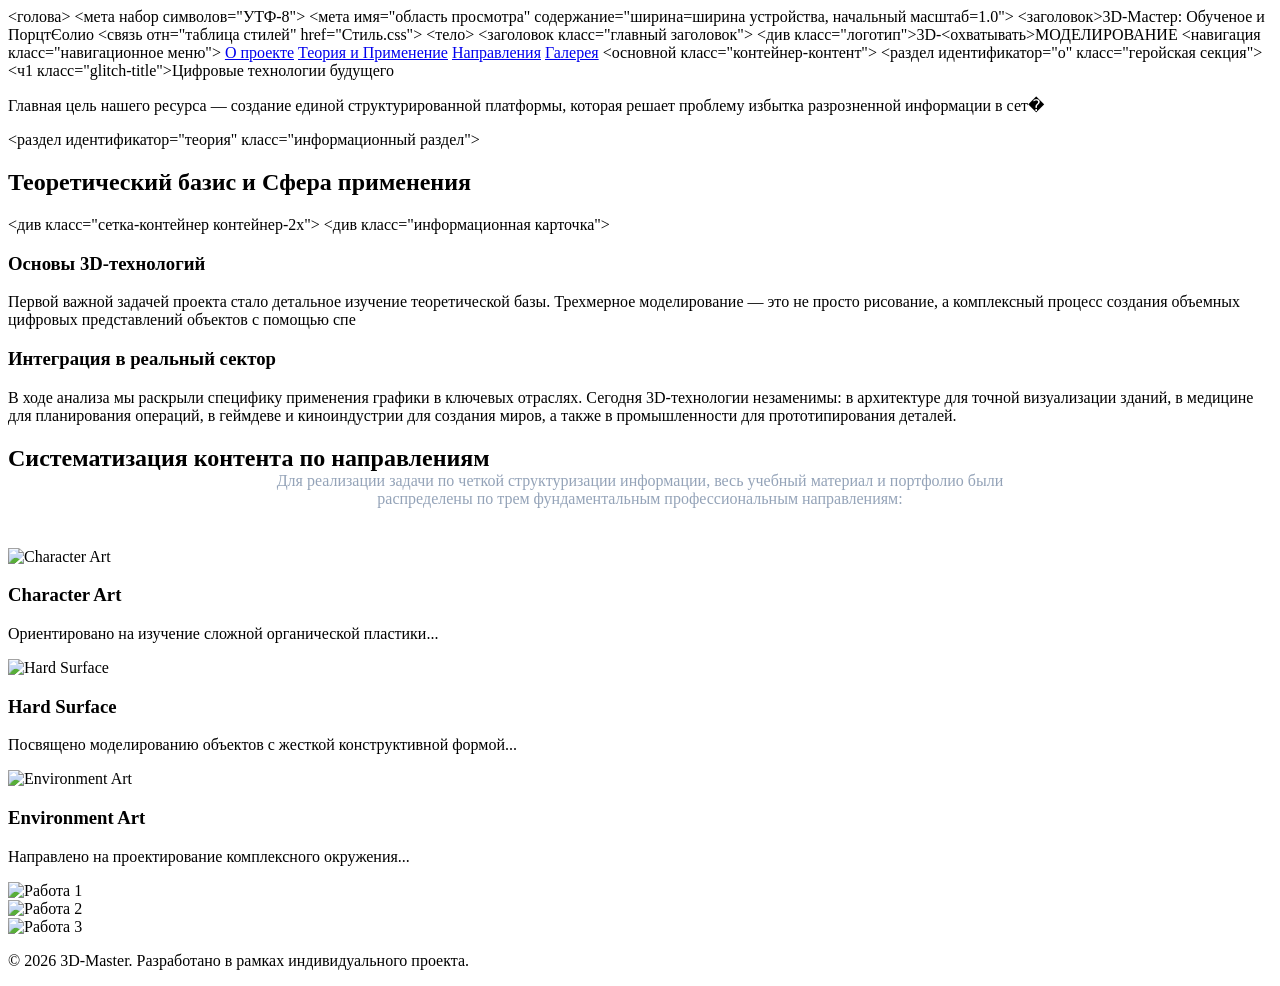
==== index.html @ 06fa6092 "Update and rename Index.html to index.html" ====
<!DOCTYPE html>
<html язык="ру">
<голова>
    <мета набор символов="УТФ-8">
    <мета имя="область просмотра" содержание="ширина=ширина устройства, начальный масштаб=1.0">
    <заголовок>3D-Мастер: Обученое и ПорцтЄолио</заголовок>
    <связь отн="таблица стилей" href="Стиль.css">
</голова>
<тело>

    <заголовок класс="главный заголовок">
        <див класс="логотип">3D-<охватывать>МОДЕЛИРОВАНИЕ</охватывать></див>
        <навигация класс="навигационное меню">
            <a href="#about" класс="навигационная ссылка">О проекте</a>
            <a href="#theory" класс="навигационная ссылка">Теория и Применение</a>
            <a href="#directions" класс="навигационная ссылка">Направления</a>
            <a href="#gallery" класс="навигационная ссылка">Галерея</a>
        </навигация>
    </заголовок>

    <основной класс="контейнер-контент">

        <раздел идентификатор="о" класс="геройская секция">
            <ч1 класс="glitch-title">Цифровые технологии будущего</ч1>
            <p класс="подзаголовок раздела">
                Главная цель нашего ресурса — создание единой структурированной платформы, которая решает проблему избытка разрозненной информации в сет�
            </p>
        </раздел>

        <раздел идентификатор="теория" класс="информационный раздел">
            <h2 класс="название раздела">Теоретический базис и Сфера применения</h2>
            <див класс="сетка-контейнер контейнер-2x">
                <див класс="информационная карточка">
                    <h3>Основы 3D-технологий</h3>
                    <p>Первой важной задачей проекта стало детальное изучение теоретической базы. Трехмерное моделирование — это не просто рисование, а комплексный процесс создания объемных цифровых представлений объектов с помощью спе</p>
                </див>
                <div class="info-card">
                    <h3>Интеграция в реальный сектор</h3>
                    <p>В ходе анализа мы раскрыли специфику применения графики в ключевых отраслях. Сегодня 3D-технологии незаменимы: в архитектуре для точной визуализации зданий, в медицине для планирования операций, в геймдеве и киноиндустрии для создания миров, а также в промышленности для прототипирования деталей.</p>
                </div>
            </div>
        </section>

        <section id="directions" class="info-section">
            <h2 class="section-title">Систематизация контента по направлениям</h2>
            <p style="text-align: center; color: #94a3b8; max-width: 800px; margin: -20px auto 40px; font-size: 16px;">
                Для реализации задачи по четкой структуризации информации, весь учебный материал и портфолио были распределены по трем фундаментальным профессиональным направлениям:
            </p>
            <div class="grid-container container-3x">
    <div class="grid-container container-3x">
    <div class="direction-card">
        <img src="img/character.jpg.jpg" alt="Character Art" class="direction-img">
        <h3>Character Art</h3>
        <p>Ориентировано на изучение сложной органической пластики...</p>
    </div>
    <div class="direction-card">
        <img src="img/hardsurface.jpg.jpg" alt="Hard Surface" class="direction-img">
        <h3>Hard Surface</h3>
        <p>Посвящено моделированию объектов с жесткой конструктивной формой...</p>
    </div>
    <div class="direction-card">
        <img src="img/environment.jpg.jpg" alt="Environment Art" class="direction-img">
        <h3>Environment Art</h3>
        <p>Направлено на проектирование комплексного окружения...</p>
    </div>
</div>
        </section>

        <section id="gallery" class="info-section">
            <div class="grid-container container-3x">
    <div class="gallery-item">
        <img src="img/render-01.jpg" alt="Работа 1" class="gallery-img">
    </div>
    <div class="gallery-item">
        <img src="img/render-02.jpg" alt="Работа 2" class="gallery-img">
    </div>
    <div class="gallery-item">
        <img src="img/render-03.jpg" alt="Работа 3" class="gallery-img">
    </div>
</div>
        </section>

    </main>

    <footer class="main-footer">
        <p>&copy; 2026 3D-Master. Разработано в рамках индивидуального проекта.</p>
    </footer>

</body>
</html>
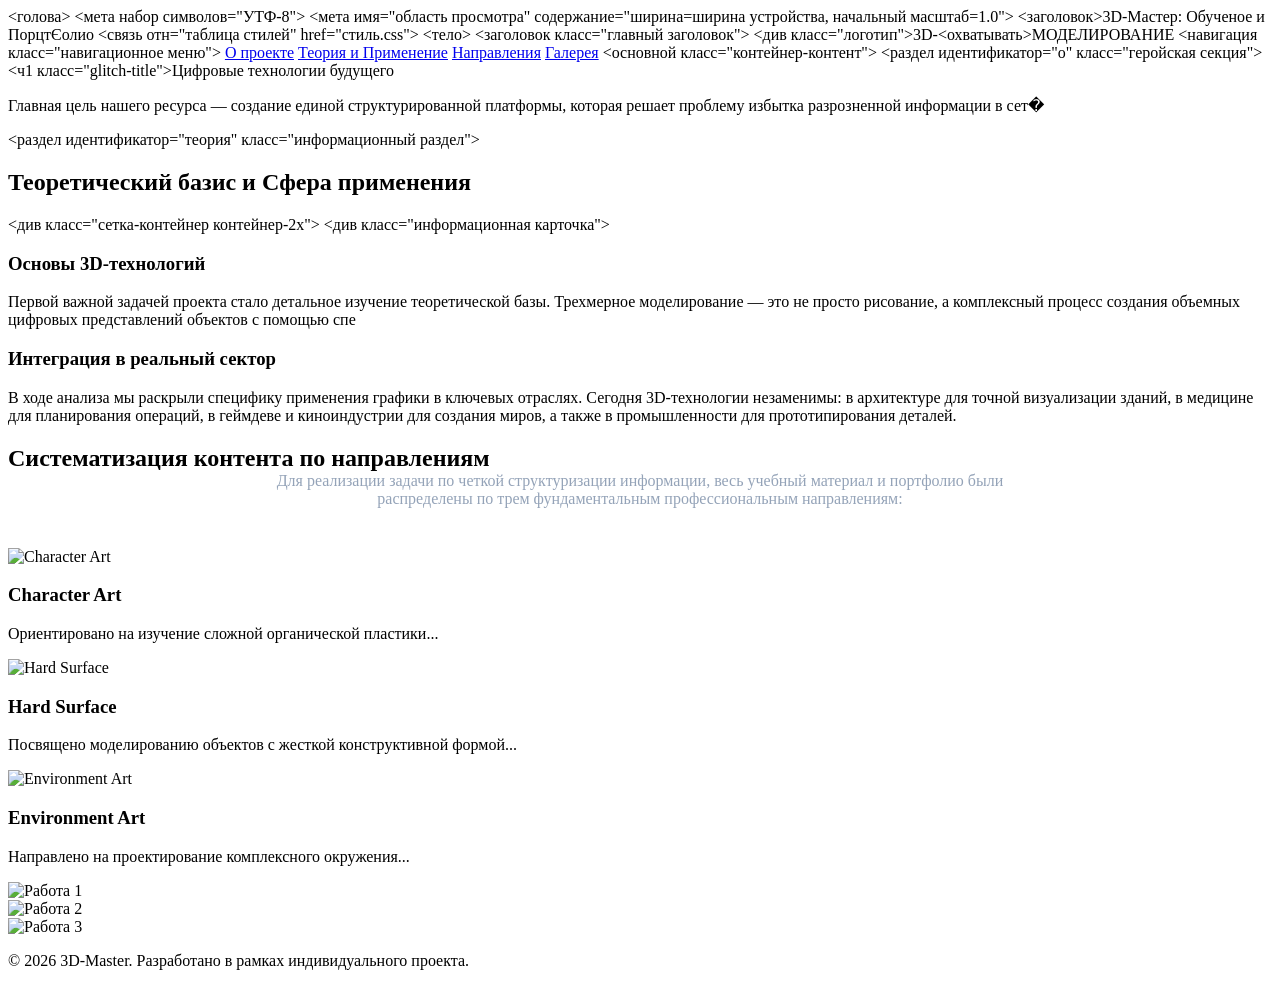
==== commit 3fcec4ba: "Update index.html" ====
--- a/index.html
+++ b/index.html
@@ -4,7 +4,7 @@
     <мета набор символов="УТФ-8">
     <мета имя="область просмотра" содержание="ширина=ширина устройства, начальный масштаб=1.0">
     <заголовок>3D-Мастер: Обученое и ПорцтЄолио</заголовок>
-    <связь отн="таблица стилей" href="Стиль.css">
+    <связь отн="таблица стилей" href="стиль.css">
 </голова>
 <тело>
 
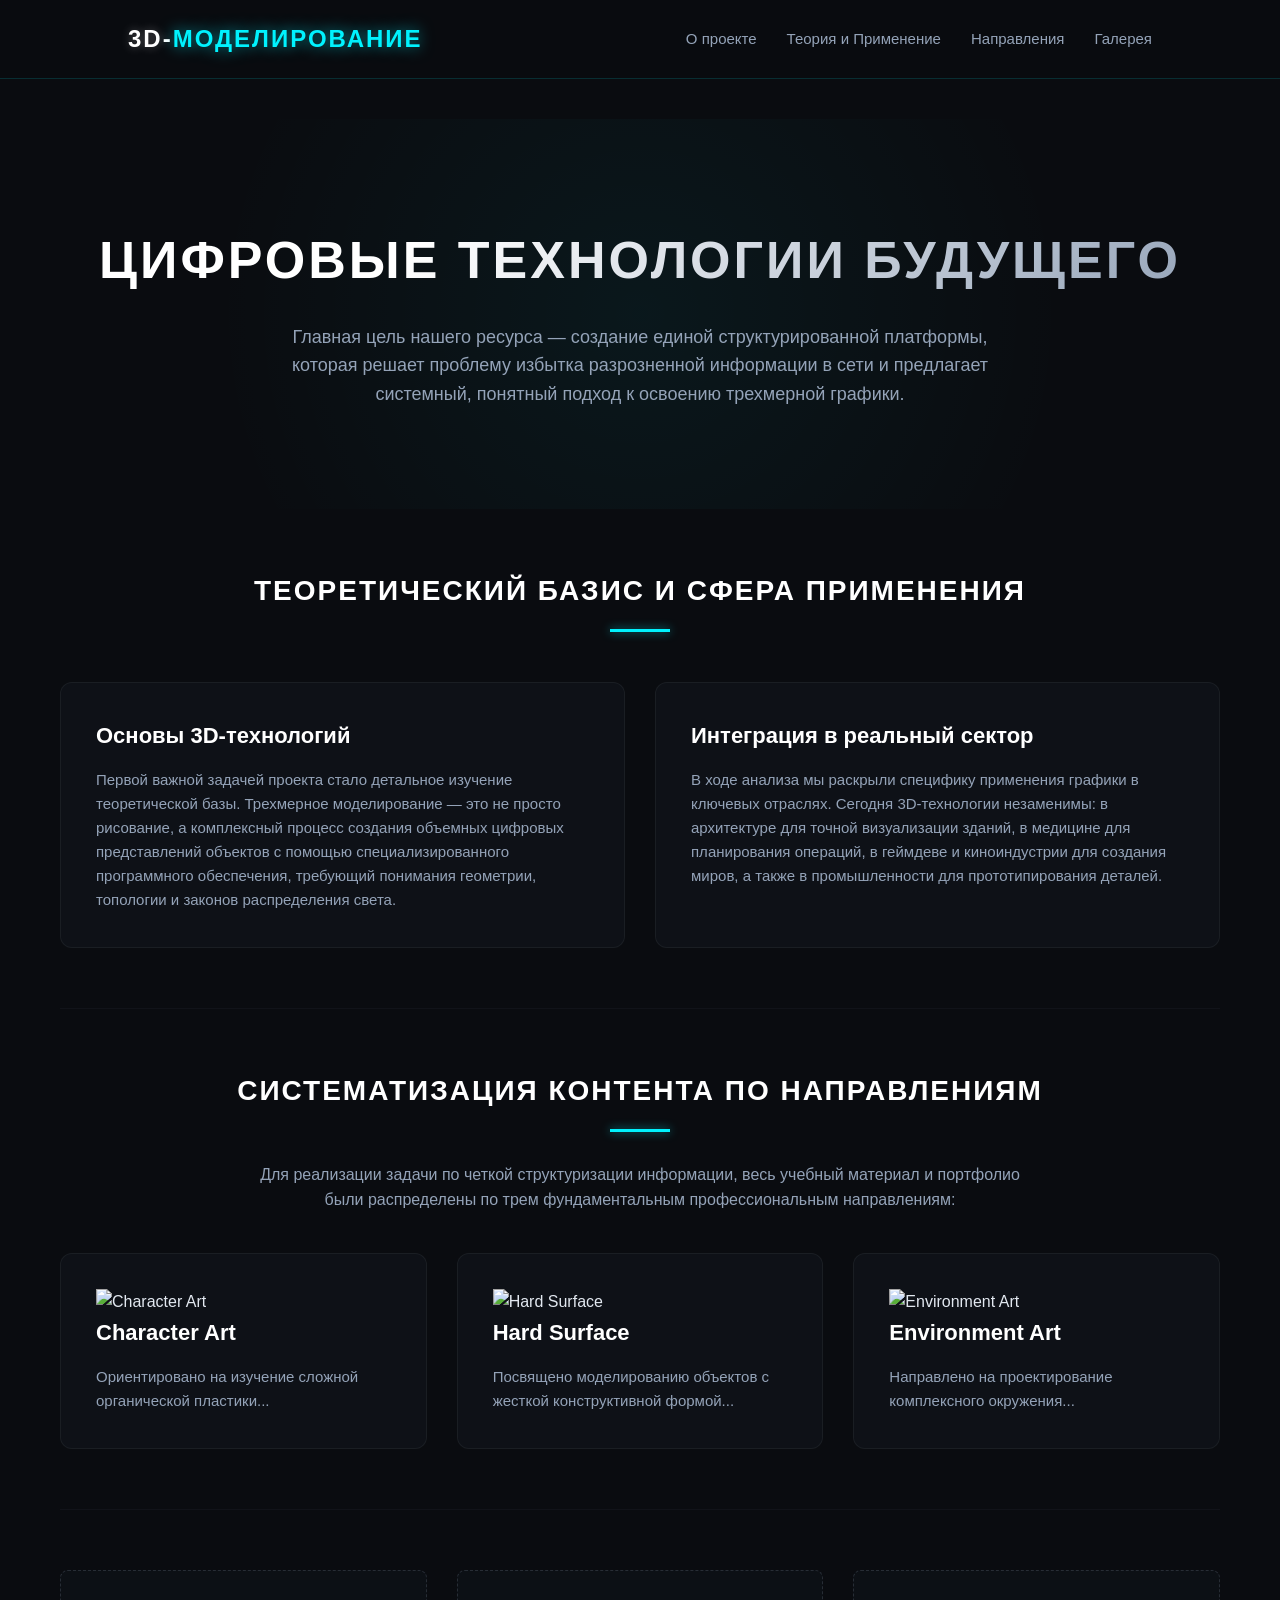
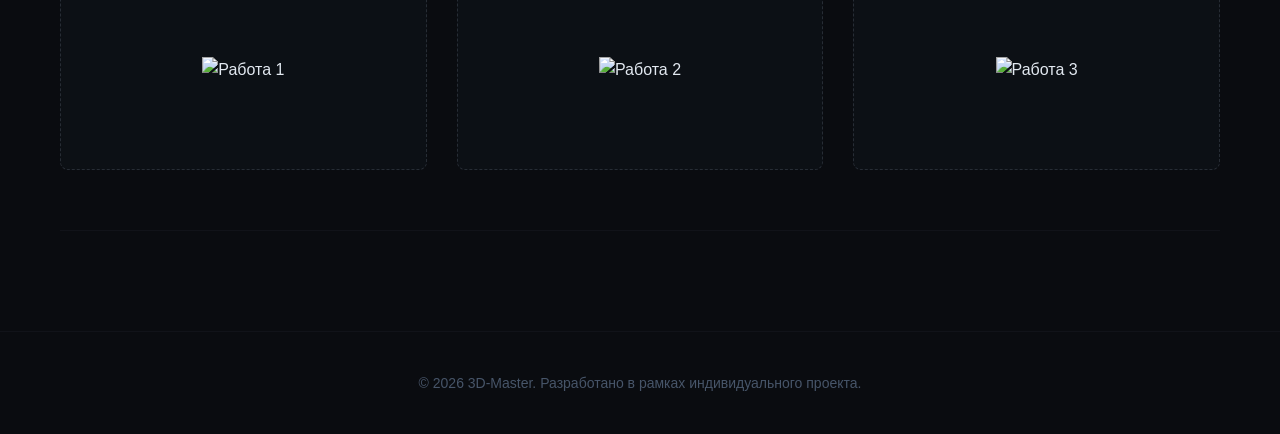
==== commit 00aa030a: "Update index.html" ====
--- a/index.html
+++ b/index.html
@@ -1,39 +1,39 @@
 <!DOCTYPE html>
-<html язык="ру">
-<голова>
-    <мета набор символов="УТФ-8">
-    <мета имя="область просмотра" содержание="ширина=ширина устройства, начальный масштаб=1.0">
-    <заголовок>3D-Мастер: Обученое и ПорцтЄолио</заголовок>
-    <связь отн="таблица стилей" href="стиль.css">
-</голова>
-<тело>
+<html lang="ru">
+<head>
+    <meta charset="UTF-8">
+    <meta name="viewport" content="width=device-width, initial-scale=1.0">
+    <title>3D-Master: Обучение и Портфолио</title>
+    <link rel="stylesheet" href="style.css">
+</head>
+<body>
 
-    <заголовок класс="главный заголовок">
-        <див класс="логотип">3D-<охватывать>МОДЕЛИРОВАНИЕ</охватывать></див>
-        <навигация класс="навигационное меню">
-            <a href="#about" класс="навигационная ссылка">О проекте</a>
-            <a href="#theory" класс="навигационная ссылка">Теория и Применение</a>
-            <a href="#directions" класс="навигационная ссылка">Направления</a>
-            <a href="#gallery" класс="навигационная ссылка">Галерея</a>
-        </навигация>
-    </заголовок>
+    <header class="main-header">
+        <div class="logo">3D-<span>МОДЕЛИРОВАНИЕ</span></div>
+        <nav class="nav-menu">
+            <a href="#about" class="nav-link">О проекте</a>
+            <a href="#theory" class="nav-link">Теория и Применение</a>
+            <a href="#directions" class="nav-link">Направления</a>
+            <a href="#gallery" class="nav-link">Галерея</a>
+        </nav>
+    </header>
 
-    <основной класс="контейнер-контент">
+    <main class="content-container">
 
-        <раздел идентификатор="о" класс="геройская секция">
-            <ч1 класс="glitch-title">Цифровые технологии будущего</ч1>
-            <p класс="подзаголовок раздела">
-                Главная цель нашего ресурса — создание единой структурированной платформы, которая решает проблему избытка разрозненной информации в сет�
+        <section id="about" class="hero-section">
+            <h1 class="glitch-title">Цифровые технологии будущего</h1>
+            <p class="section-subtitle">
+                Главная цель нашего ресурса — создание единой структурированной платформы, которая решает проблему избытка разрозненной информации в сети и предлагает системный, понятный подход к освоению трехмерной графики.
             </p>
-        </раздел>
+        </section>
 
-        <раздел идентификатор="теория" класс="информационный раздел">
-            <h2 класс="название раздела">Теоретический базис и Сфера применения</h2>
-            <див класс="сетка-контейнер контейнер-2x">
-                <див класс="информационная карточка">
+        <section id="theory" class="info-section">
+            <h2 class="section-title">Теоретический базис и Сфера применения</h2>
+            <div class="grid-container container-2x">
+                <div class="info-card">
                     <h3>Основы 3D-технологий</h3>
-                    <p>Первой важной задачей проекта стало детальное изучение теоретической базы. Трехмерное моделирование — это не просто рисование, а комплексный процесс создания объемных цифровых представлений объектов с помощью спе</p>
-                </див>
+                    <p>Первой важной задачей проекта стало детальное изучение теоретической базы. Трехмерное моделирование — это не просто рисование, а комплексный процесс создания объемных цифровых представлений объектов с помощью специализированного программного обеспечения, требующий понимания геометрии, топологии и законов распределения света.</p>
+                </div>
                 <div class="info-card">
                     <h3>Интеграция в реальный сектор</h3>
                     <p>В ходе анализа мы раскрыли специфику применения графики в ключевых отраслях. Сегодня 3D-технологии незаменимы: в архитектуре для точной визуализации зданий, в медицине для планирования операций, в геймдеве и киноиндустрии для создания миров, а также в промышленности для прототипирования деталей.</p>
--- a/style.css
+++ b/style.css
@@ -0,0 +1,274 @@
+* {
+    margin: 0;
+    padding: 0;
+    box-sizing: border-box;
+    scroll-behavior: smooth;
+}
+
+body {
+    background-color: #0a0c10;
+    color: #e2e8f0;
+    font-family: 'Segoe UI', Roboto, Helvetica, Arial, sans-serif;
+    line-height: 1.6;
+    overflow-x: hidden;
+}
+
+/* Стилизация шапки сайта */
+.main-header {
+    display: flex;
+    justify-content: space-between;
+    align-items: center;
+    padding: 20px 10%;
+    background: rgba(10, 12, 16, 0.85);
+    backdrop-filter: blur(10px);
+    border-bottom: 1px solid rgba(0, 242, 254, 0.15);
+    position: sticky;
+    top: 0;
+    z-index: 1000;
+}
+
+.logo {
+    font-size: 24px;
+    font-weight: 800;
+    letter-spacing: 2px;
+    color: #ffffff;
+    text-shadow: 0 0 10px rgba(255, 255, 255, 0.3);
+}
+
+.logo span {
+    color: #00f2fe;
+    text-shadow: 0 0 15px rgba(0, 242, 254, 0.6);
+}
+
+.nav-menu {
+    display: flex;
+    gap: 30px;
+}
+
+.nav-link {
+    color: #94a3b8;
+    text-decoration: none;
+    font-size: 15px;
+    font-weight: 500;
+    transition: all 0.3s ease;
+    position: relative;
+    padding: 5px 0;
+}
+
+.nav-link:hover {
+    color: #00f2fe;
+    text-shadow: 0 0 10px rgba(0, 242, 254, 0.4);
+}
+
+/* Создание линии подчеркивания при наведении */
+.nav-link::after {
+    content: '';
+    position: absolute;
+    bottom: 0;
+    left: 0;
+    width: 0;
+    height: 2px;
+    background: linear-gradient(90deg, #00f2fe, #4facfe);
+    transition: width 0.3s ease;
+}
+
+.nav-link:hover::after {
+    width: 100%;
+}
+
+/* Главный контейнер страниц */
+.content-container {
+    max-width: 1200px;
+    margin: 0 auto;
+    padding: 40px 20px;
+}
+
+/* Приветственная секция (Hero) */
+.hero-section {
+    text-align: center;
+    padding: 100px 20px;
+    background: radial-gradient(circle at center, rgba(0, 242, 254, 0.05) 0%, transparent 70%);
+}
+
+.glitch-title {
+    font-size: 52px;
+    font-weight: 900;
+    text-transform: uppercase;
+    letter-spacing: 3px;
+    background: linear-gradient(135deg, #ffffff 30%, #94a3b8 100%);
+    -webkit-background-clip: text;
+    -webkit-text-fill-color: transparent;
+    margin-bottom: 20px;
+}
+
+.section-subtitle {
+    font-size: 18px;
+    color: #94a3b8;
+    max-width: 700px;
+    margin: 0 auto;
+}
+
+/* Общие стили заголовков секций */
+.section-title {
+    font-size: 28px;
+    text-transform: uppercase;
+    letter-spacing: 2px;
+    text-align: center;
+    margin-bottom: 50px;
+    color: #ffffff;
+    position: relative;
+}
+
+.section-title::after {
+    content: '';
+    display: block;
+    width: 60px;
+    height: 3px;
+    background: #00f2fe;
+    margin: 15px auto 0;
+    box-shadow: 0 0 10px rgba(0, 242, 254, 0.6);
+}
+
+/* Контейнеры сеток (Grid) */
+.info-section {
+    padding: 60px 0;
+    border-bottom: 1px solid rgba(148, 163, 184, 0.05);
+}
+
+.grid-container {
+    display: grid;
+    gap: 30px;
+}
+
+.container-2x {
+    grid-template-columns: repeat(auto-fit, minmax(450px, 1fr));
+}
+
+.container-3x {
+    grid-template-columns: repeat(auto-fit, minmax(300px, 1fr));
+}
+
+/* Стили карточек */
+.info-card, .direction-card {
+    background: rgba(30, 41, 59, 0.2);
+    border: 1px solid rgba(255, 255, 255, 0.05);
+    border-radius: 12px;
+    padding: 35px;
+    transition: all 0.4s cubic-bezier(0.165, 0.84, 0.44, 1);
+    position: relative;
+    overflow: hidden;
+}
+
+/* Верхняя тонкая неоновая полоска на карточках */
+.info-card::before, .direction-card::before {
+    content: '';
+    position: absolute;
+    top: 0;
+    left: 0;
+    width: 100%;
+    height: 3px;
+    background: linear-gradient(90deg, transparent, rgba(0, 242, 254, 0.5), transparent);
+    transform: translateX(-100%);
+    transition: transform 0.6s ease;
+}
+
+.info-card:hover::before, .direction-card:hover::before {
+    transform: translateX(100%);
+}
+
+.info-card:hover, .direction-card:hover {
+    transform: translateY(-5px);
+    background: rgba(30, 41, 59, 0.4);
+    border-color: rgba(0, 242, 254, 0.3);
+    box-shadow: 0 10px 30px rgba(0, 242, 254, 0.05);
+}
+
+.info-card h3, .direction-card h3 {
+    font-size: 22px;
+    color: #ffffff;
+    margin-bottom: 15px;
+}
+
+.info-card p, .direction-card p {
+    color: #94a3b8;
+    font-size: 15px;
+}
+
+/* Специальные стили для списка задач */
+.tasks-list {
+    list-style: none;
+}
+
+.tasks-list li {
+    position: relative;
+    padding-left: 25px;
+    margin-bottom: 12px;
+    color: #94a3b8;
+    font-size: 15px;
+}
+
+.tasks-list li::before {
+    content: '▹';
+    position: absolute;
+    left: 0;
+    color: #00f2fe;
+    font-weight: bold;
+    text-shadow: 0 0 5px rgba(0, 242, 254, 0.8);
+}
+
+/* Специфичные стили для карточек направлений */
+.card-icon {
+    font-size: 40px;
+    margin-bottom: 20px;
+    filter: drop-shadow(0 0 10px rgba(255, 255, 255, 0.1));
+}
+
+/* Элементы галереи (заглушки под изображения) */
+.gallery-item {
+    background: rgba(30, 41, 59, 0.15);
+    border: 1px dashed rgba(148, 163, 184, 0.2);
+    border-radius: 8px;
+    height: 200px;
+    display: flex;
+    align-items: center;
+    justify-content: center;
+    transition: all 0.3s ease;
+}
+
+.gallery-item:hover {
+    border-color: #00f2fe;
+    box-shadow: inset 0 0 20px rgba(0, 242, 254, 0.1);
+}
+
+.image-placeholder {
+    color: #475569;
+    font-weight: 600;
+    letter-spacing: 1px;
+    text-transform: uppercase;
+    font-size: 14px;
+}
+
+/* Стили подвала */
+.main-footer {
+    text-align: center;
+    padding: 40px 20px;
+    color: #475569;
+    font-size: 14px;
+    border-top: 1px solid rgba(148, 163, 184, 0.05);
+    margin-top: 60px;
+}
+
+/* Адаптивность для мобильных устройств */
+@media (max-width: 768px) {
+    .main-header {
+        flex-direction: column;
+        gap: 15px;
+        padding: 15px;
+    }
+    .glitch-title {
+        font-size: 36px;
+    }
+    .container-2x {
+        grid-template-columns: 1fr;
+    }
+}
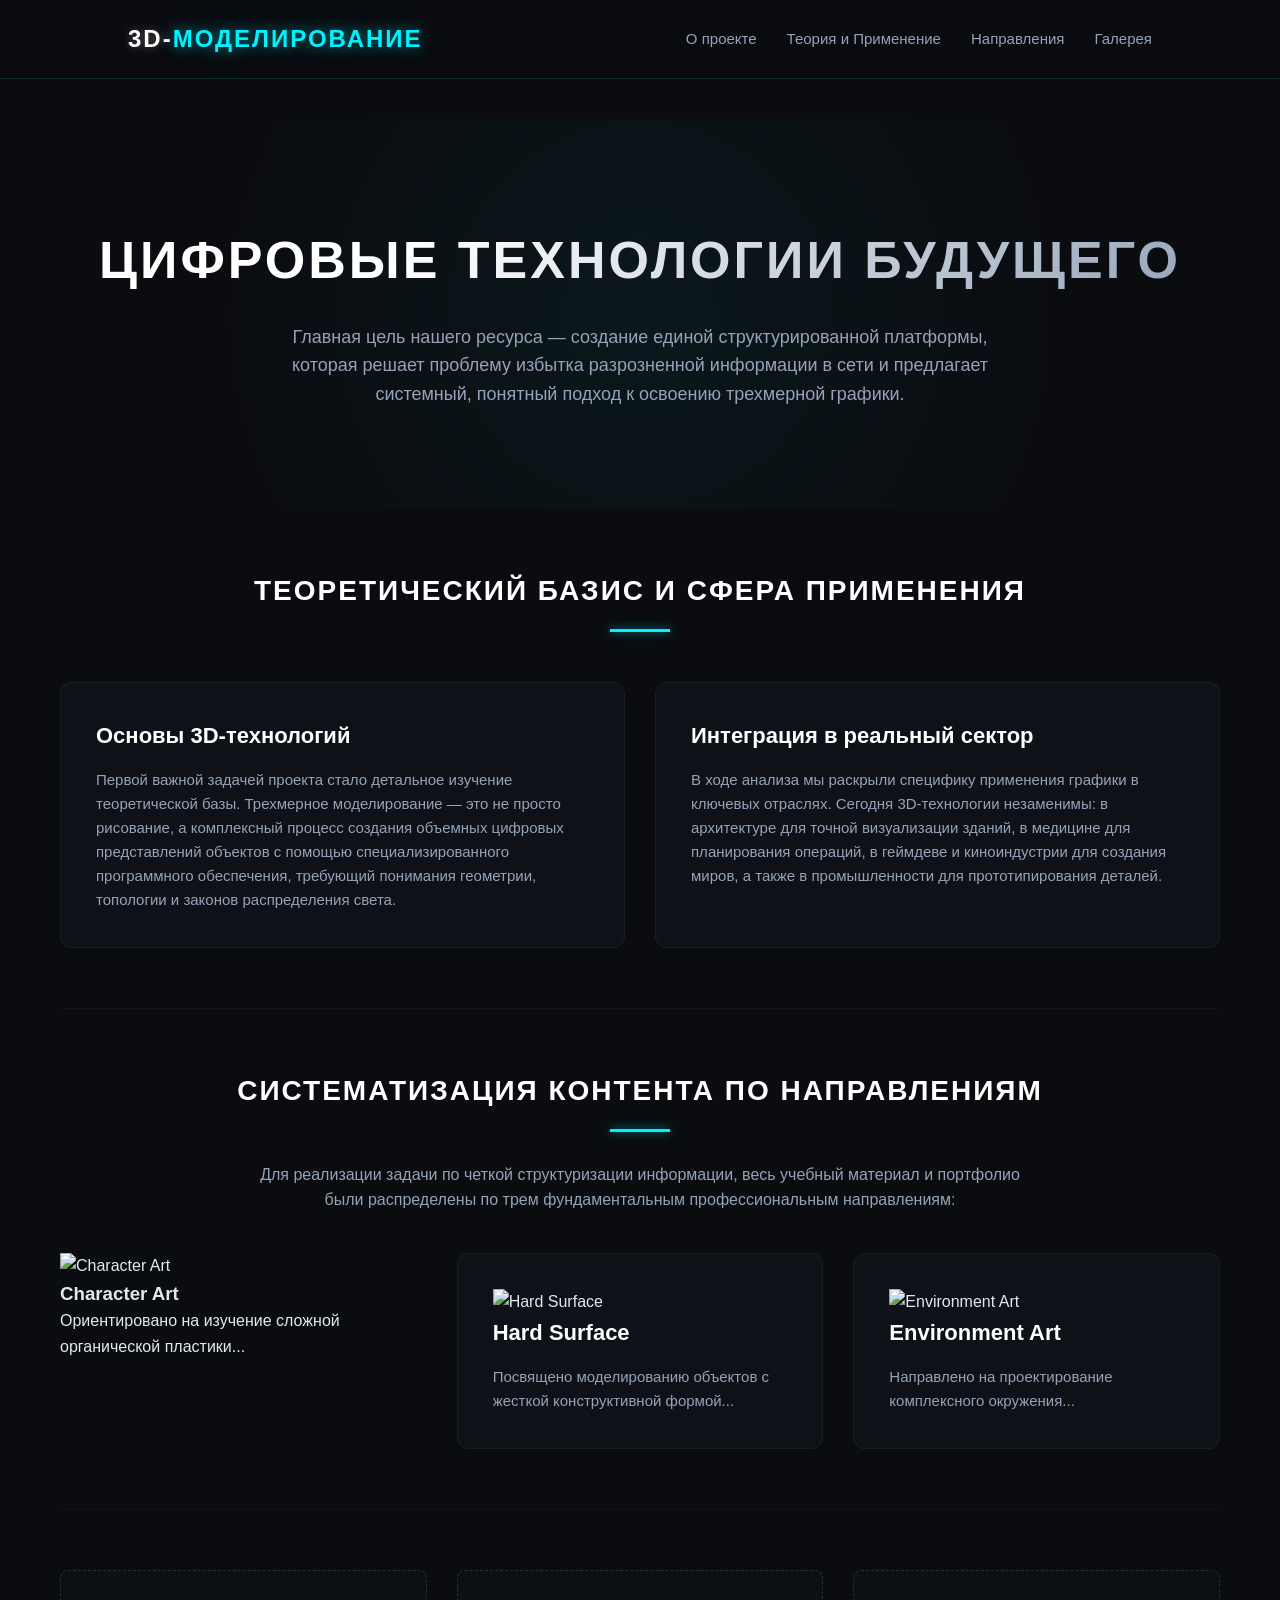
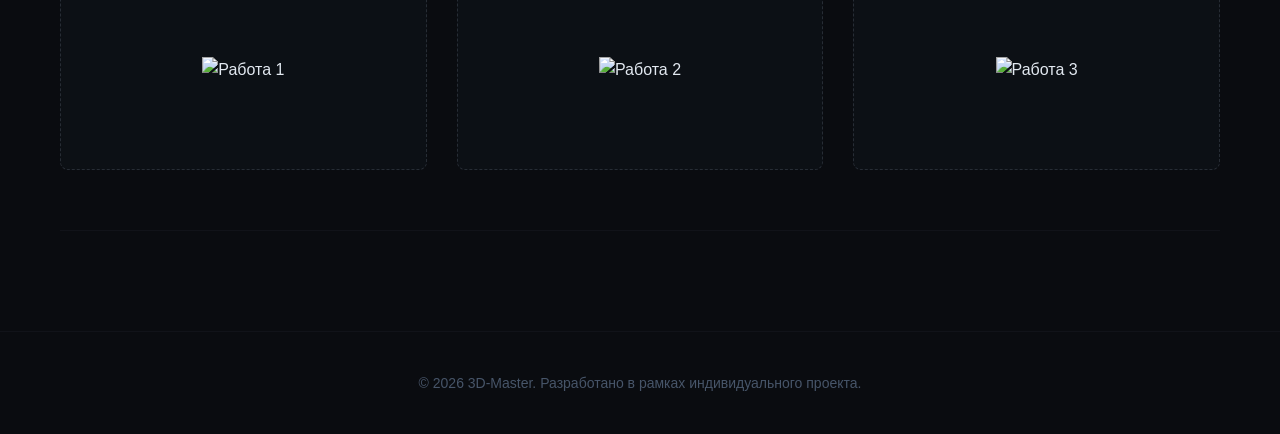
==== commit 3cc4e5e9: "Update index.html" ====
--- a/index.html
+++ b/index.html
@@ -48,35 +48,35 @@
             </p>
             <div class="grid-container container-3x">
     <div class="grid-container container-3x">
-    <div class="direction-card">
-        <img src="img/character.jpg.jpg" alt="Character Art" class="direction-img">
-        <h3>Character Art</h3>
-        <p>Ориентировано на изучение сложной органической пластики...</p>
-    </div>
-    <div class="direction-card">
-        <img src="img/hardsurface.jpg.jpg" alt="Hard Surface" class="direction-img">
-        <h3>Hard Surface</h3>
-        <p>Посвящено моделированию объектов с жесткой конструктивной формой...</p>
-    </div>
-    <div class="direction-card">
-        <img src="img/environment.jpg.jpg" alt="Environment Art" class="direction-img">
-        <h3>Environment Art</h3>
-        <p>Направлено на проектирование комплексного окружения...</p>
-    </div>
+    <div class="div class="direction-card"">
+            <img src="img/character.jpg" alt="Character Art" class="direction-img">
+            <h3>Character Art</h3>
+            <p>Ориентировано на изучение сложной органической пластики...</p>
+        </div>
+        <div class="direction-card">
+            <img src="img/hardsurface.jpg" alt="Hard Surface" class="direction-img">
+            <h3>Hard Surface</h3>
+            <p>Посвящено моделированию объектов с жесткой конструктивной формой...</p>
+        </div>
+        <div class="direction-card">
+            <img src="img/environment.jpg" alt="Environment Art" class="direction-img">
+            <h3>Environment Art</h3>
+            <p>Направлено на проектирование комплексного окружения...</p>
+        </div>
 </div>
         </section>
 
         <section id="gallery" class="info-section">
             <div class="grid-container container-3x">
     <div class="gallery-item">
-        <img src="img/render-01.jpg" alt="Работа 1" class="gallery-img">
-    </div>
-    <div class="gallery-item">
-        <img src="img/render-02.jpg" alt="Работа 2" class="gallery-img">
-    </div>
-    <div class="gallery-item">
-        <img src="img/render-03.jpg" alt="Работа 3" class="gallery-img">
-    </div>
+            <img src="img/render-01" alt="Работа 1" class="gallery-img">
+        </div>
+        <div class="gallery-item">
+            <img src="img/render-02" alt="Работа 2" class="gallery-img">
+        </div>
+        <div class="gallery-item">
+            <img src="img/render-03" alt="Работа 3" class="gallery-img">
+        </div>
 </div>
         </section>
 
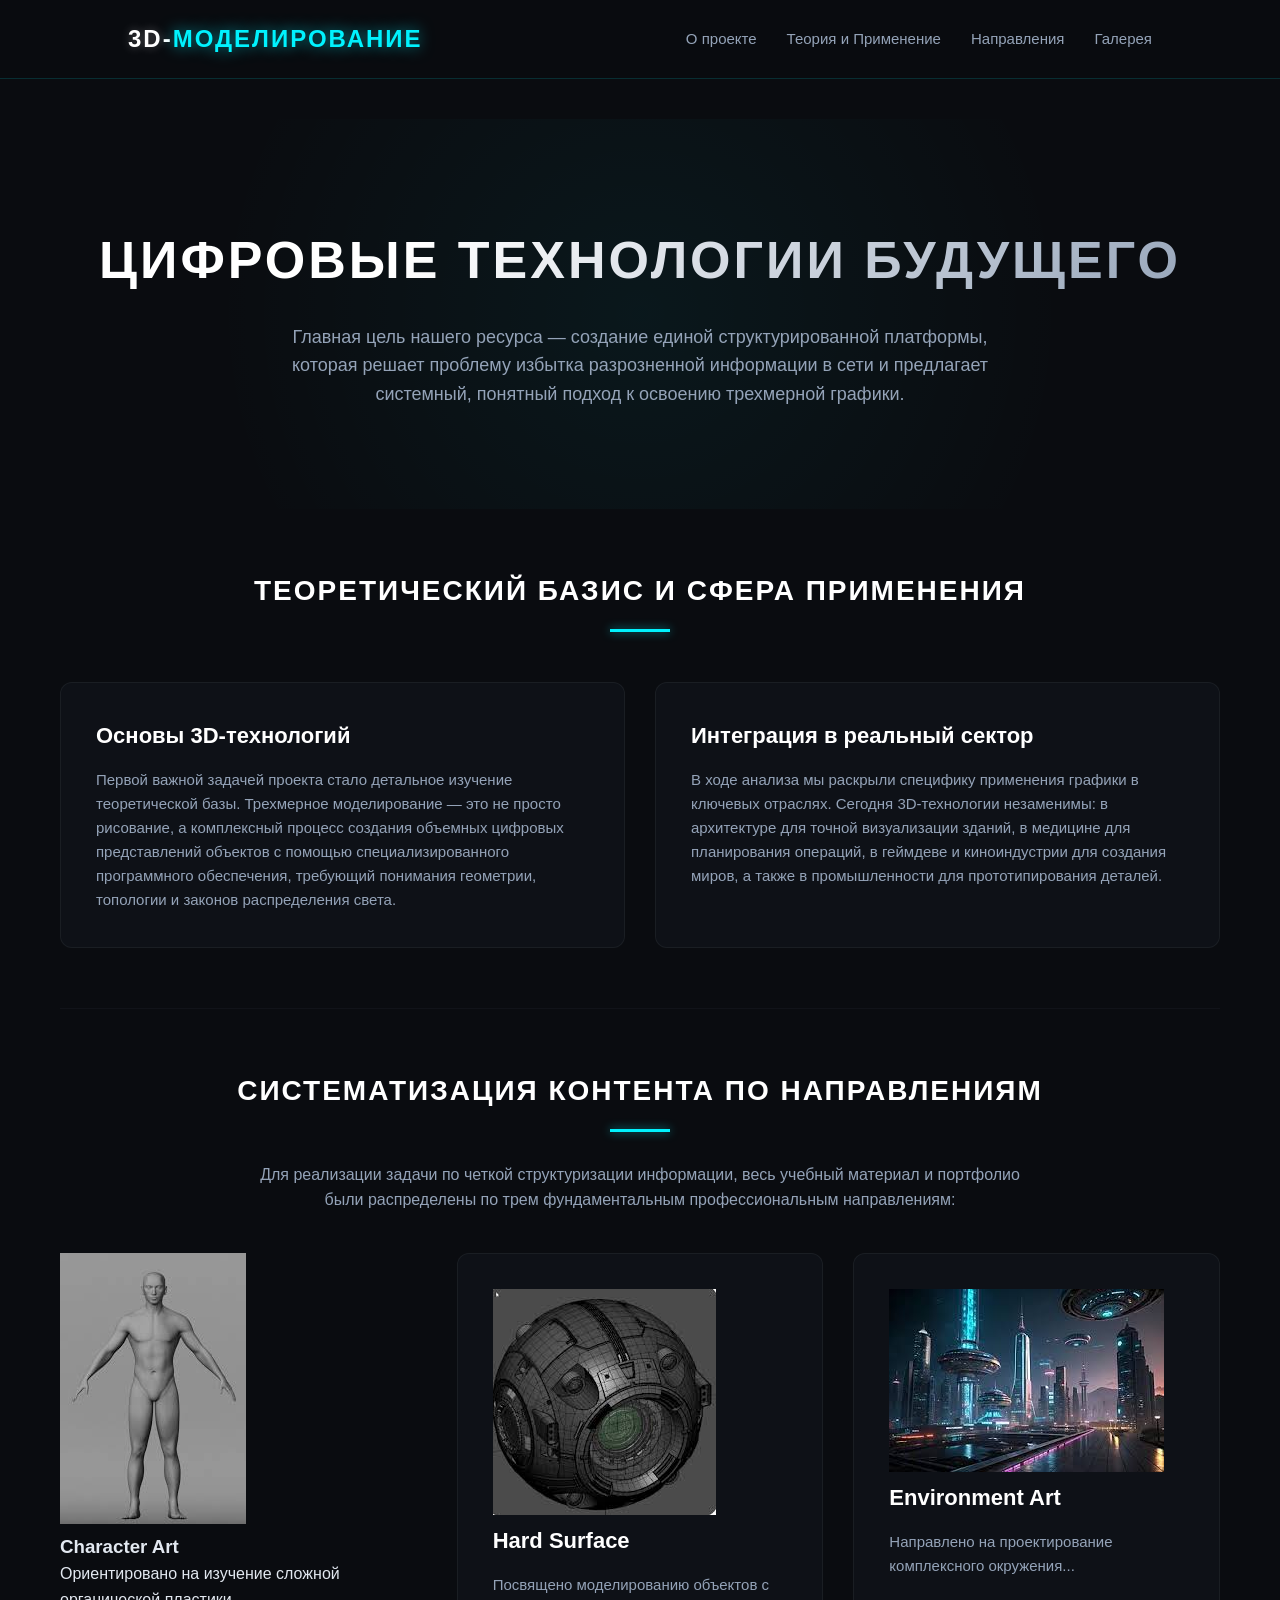
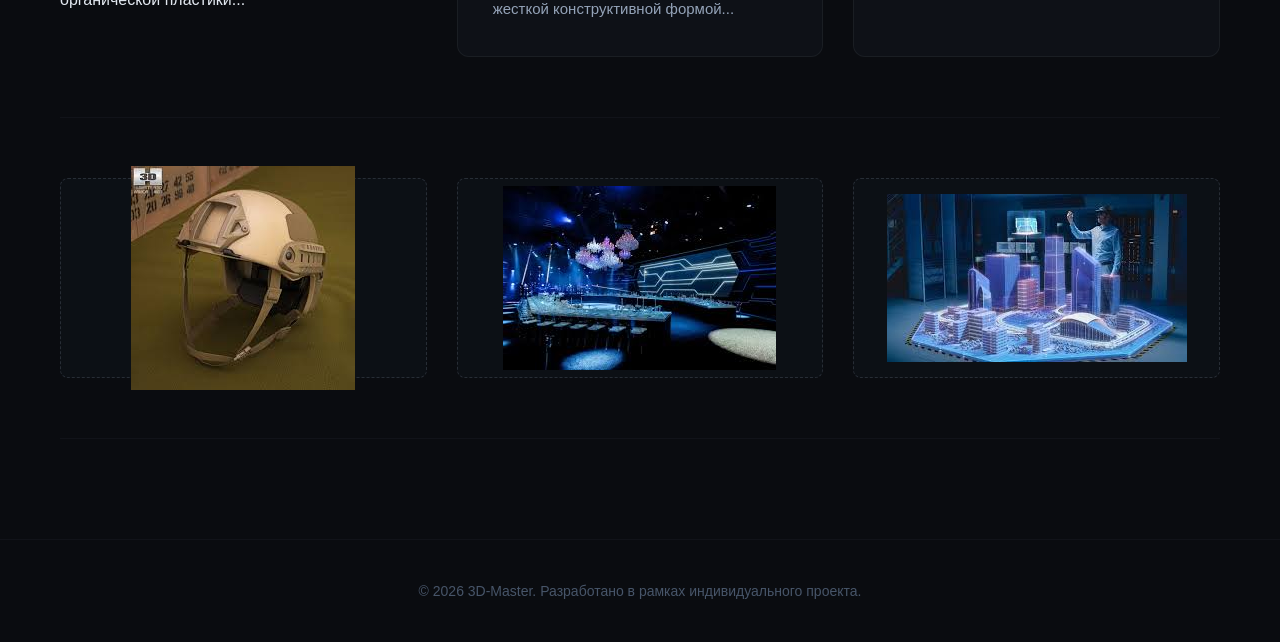
==== commit 3d55d7b6: "Update index.html" ====
--- a/index.html
+++ b/index.html
@@ -68,14 +68,14 @@
 
         <section id="gallery" class="info-section">
             <div class="grid-container container-3x">
-    <div class="gallery-item">
-            <img src="img/render-01" alt="Работа 1" class="gallery-img">
+   <div class="gallery-item">
+            <img src="img/render-01.jpg" alt="Работа 1" class="gallery-img">
         </div>
         <div class="gallery-item">
-            <img src="img/render-02" alt="Работа 2" class="gallery-img">
+            <img src="img/render-02.jpg" alt="Работа 2" class="gallery-img">
         </div>
         <div class="gallery-item">
-            <img src="img/render-03" alt="Работа 3" class="gallery-img">
+            <img src="img/render-03.jpg" alt="Работа 3" class="gallery-img">
         </div>
 </div>
         </section>
